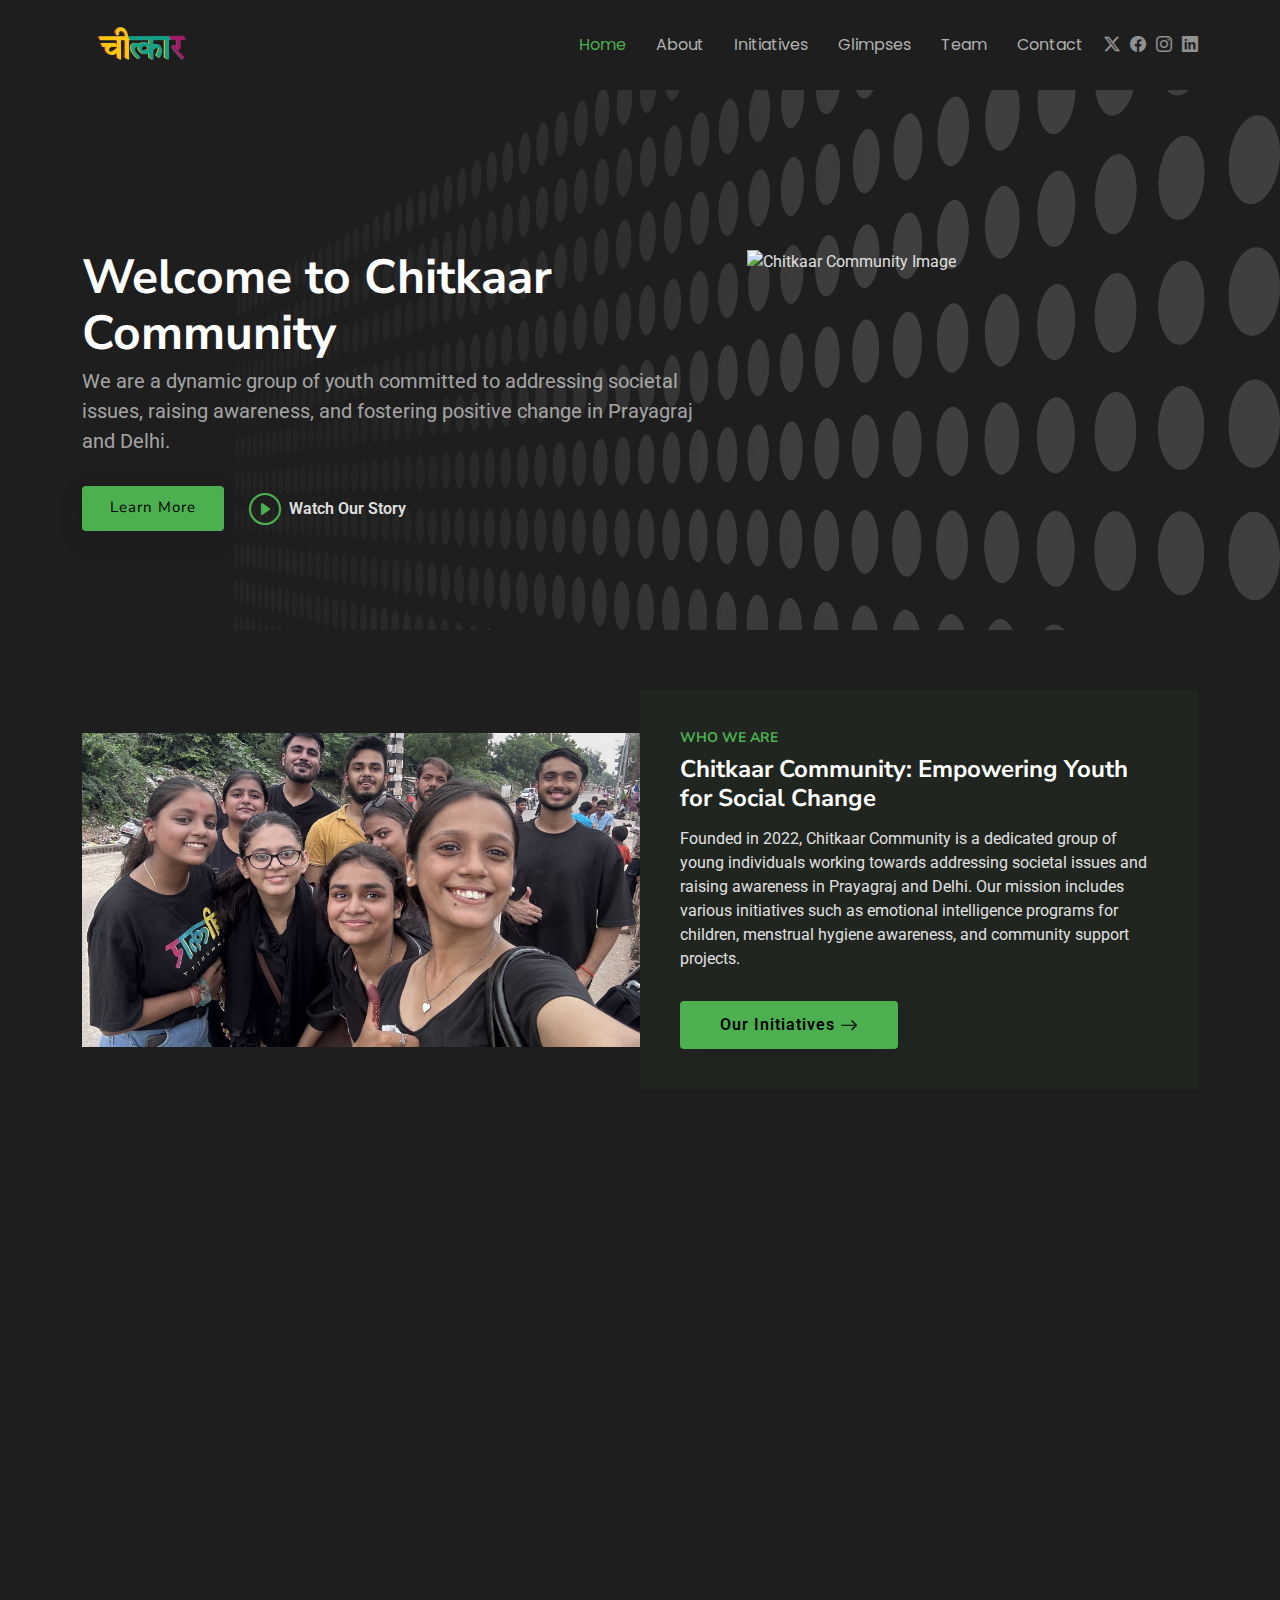
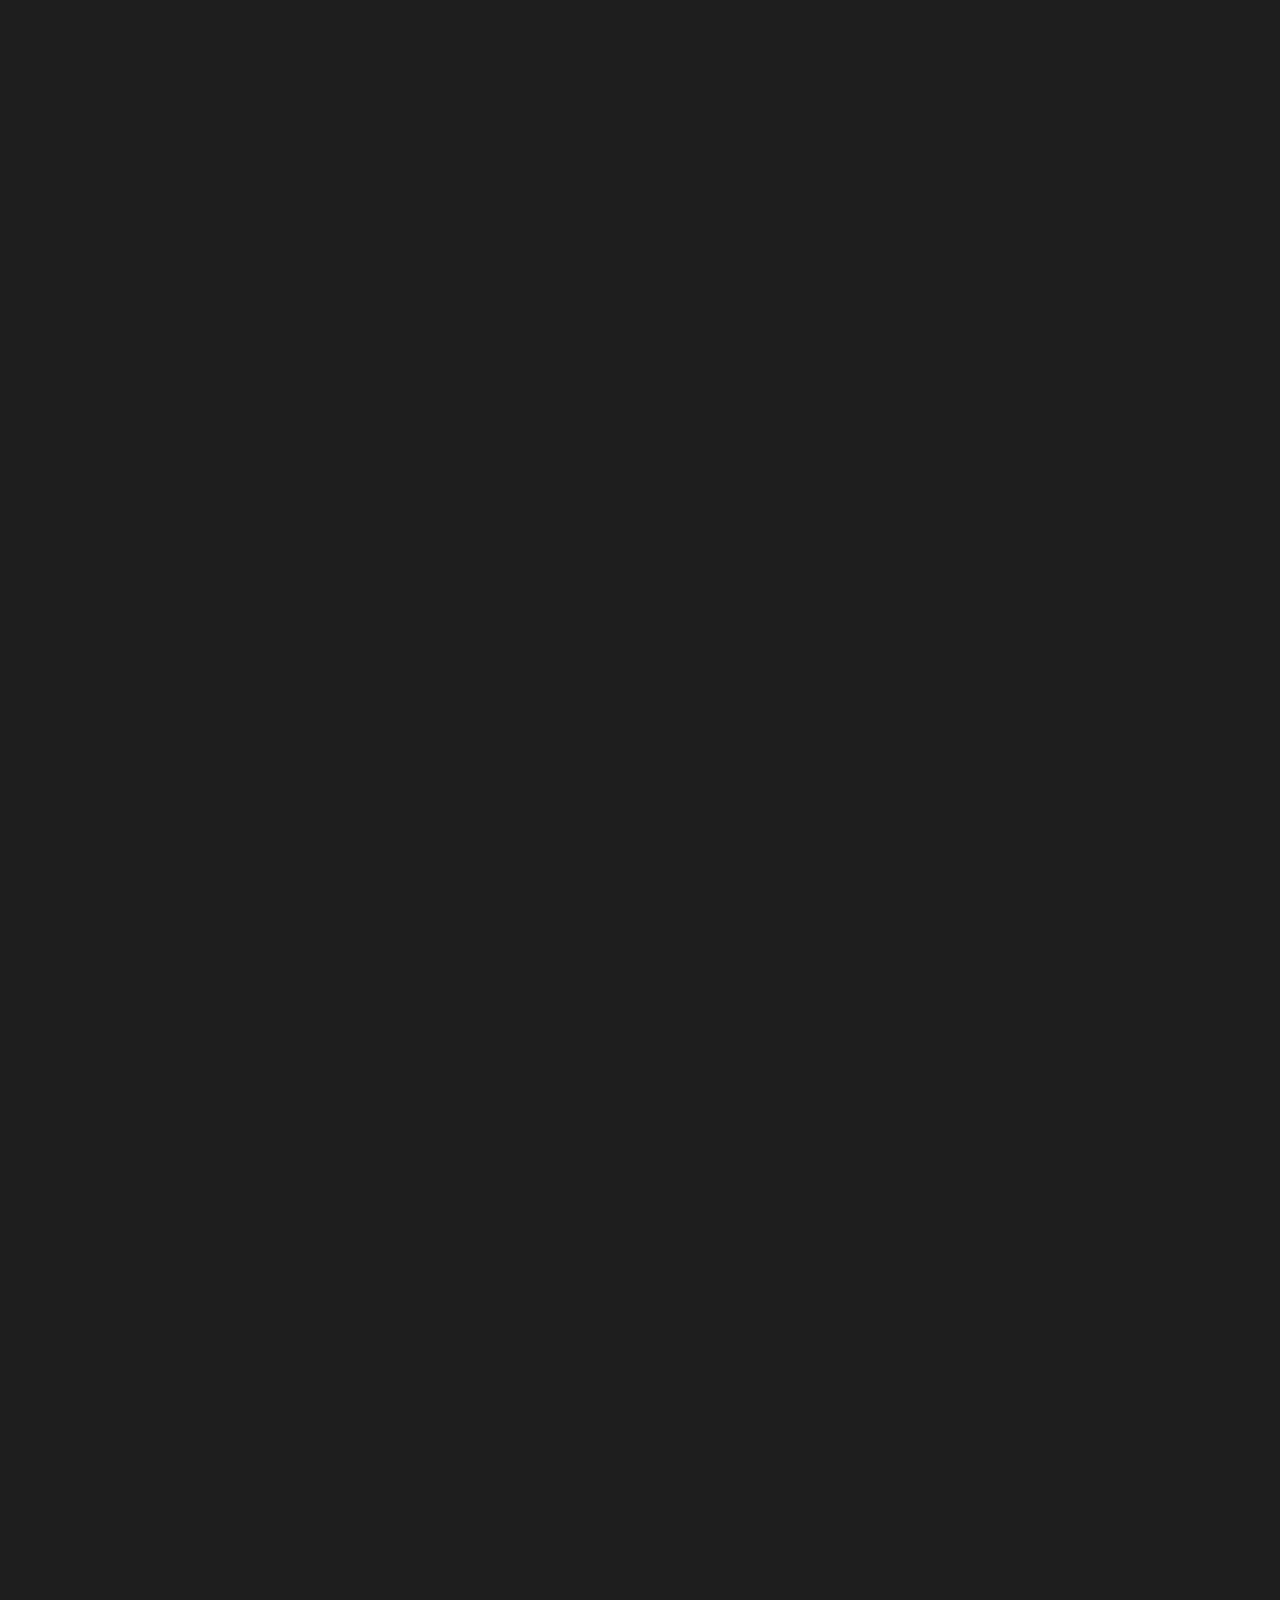
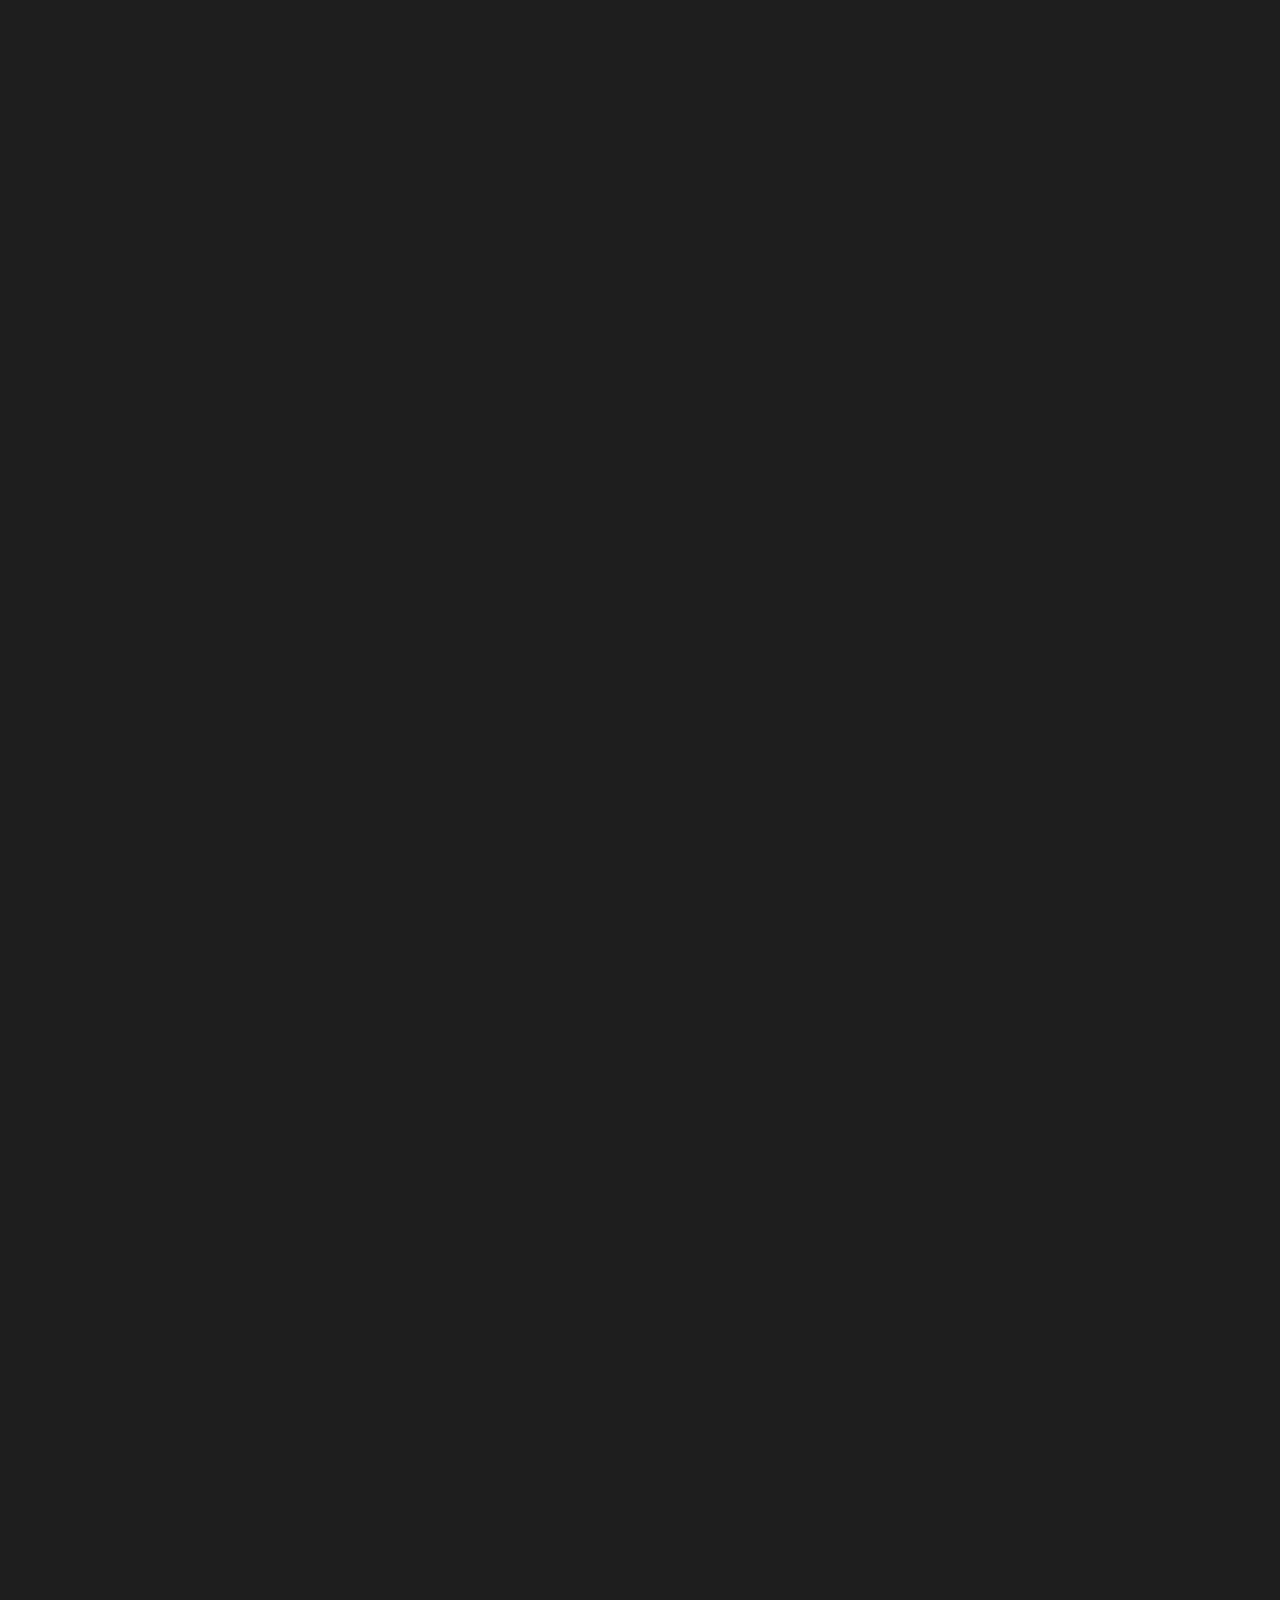
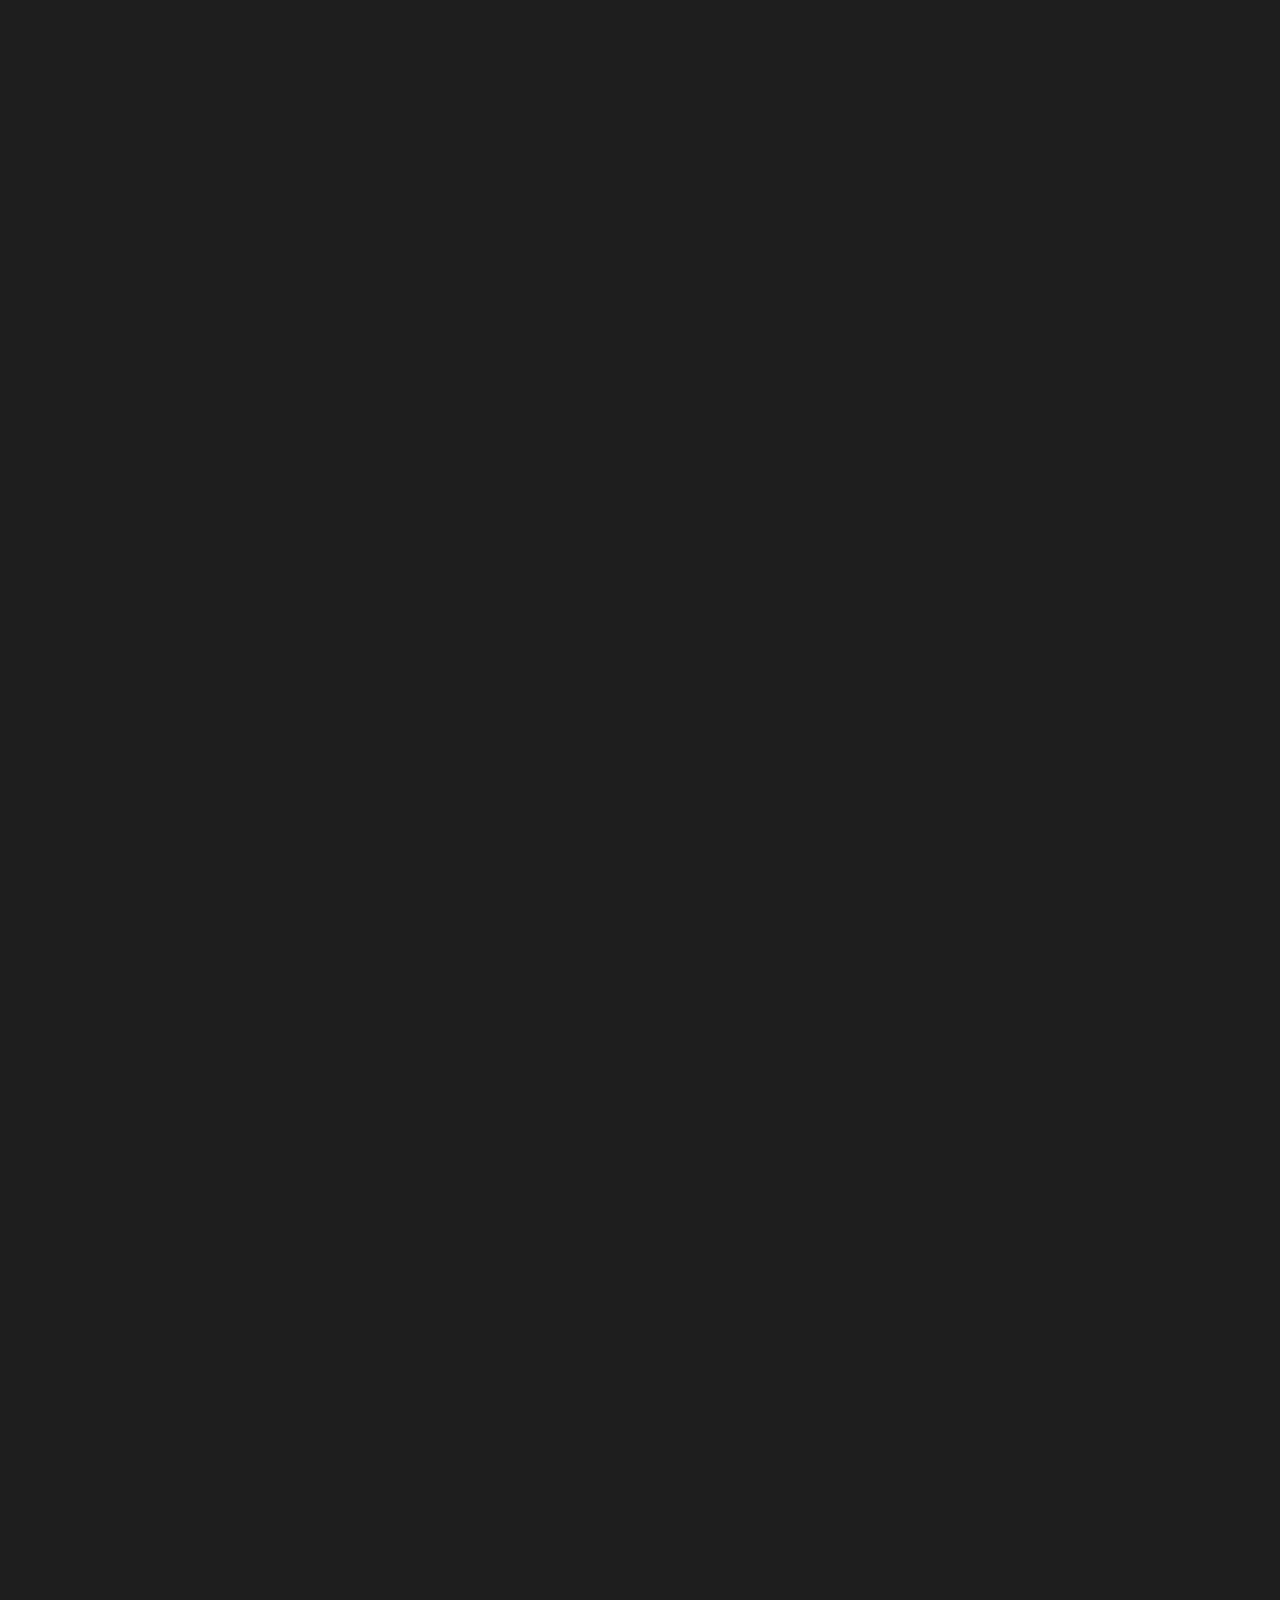
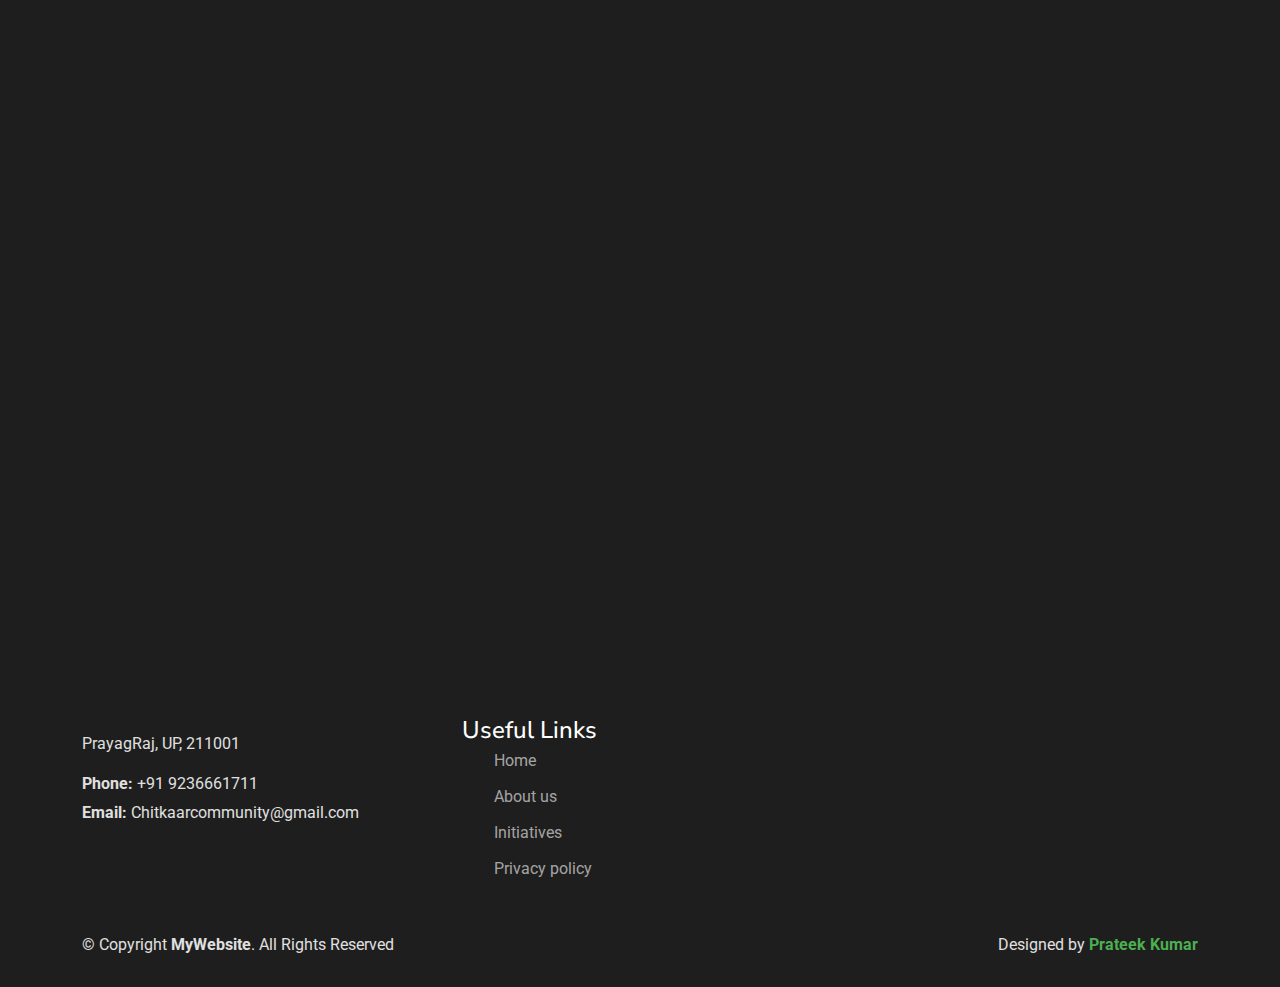
==== index.html @ 9115caba "dark mode" ====
<!DOCTYPE html>
<html lang="en">

<head>
  <meta charset="utf-8">
  <meta content="width=device-width, initial-scale=1.0" name="viewport">
  <meta name="description" content="">
  <meta name="keywords" content="">

  <!-- Favicons -->
  <link href="assets/img/chitkaar logo.png" rel="icon">
  <link href="assets/img/chitkaar logo.png" rel="apple-touch-icon">

  <!-- Fonts -->
  <link href="https://fonts.googleapis.com" rel="preconnect">
  <link href="https://fonts.gstatic.com" rel="preconnect" crossorigin>
  <link
    href="https://fonts.googleapis.com/css2?family=Roboto:ital,wght@0,100;0,300;0,400;0,500;0,700;0,900;1,100;1,300;1,400;1,500;1,700;1,900&family=Poppins:ital,wght@0,100;0,200;0,300;0,400;0,500;0,600;0,700;0,800;0,900;1,100;1,200;1,300;1,400;1,500;1,600;1,700;1,800;1,900&family=Nunito+Sans:ital,wght@0,200;0,300;0,400;0,600;0,700;0,800;0,900;1,200;1,300;1,400;1,600;1,700;1,800;1,900&display=swap"
    rel="stylesheet">

  <!-- Vendor CSS Files -->
  <link href="assets/vendor/bootstrap/css/bootstrap.min.css" rel="stylesheet">
  <link href="assets/vendor/bootstrap-icons/bootstrap-icons.css" rel="stylesheet">
  <link href="assets/vendor/aos/aos.css" rel="stylesheet">
  <link href="assets/vendor/glightbox/css/glightbox.min.css" rel="stylesheet">
  <link href="assets/vendor/swiper/swiper-bundle.min.css" rel="stylesheet">

  <!-- Main CSS File -->
  <link href="assets/css/main.css" rel="stylesheet">

</head>

<body class="index-page">

  <header id="header" class="header d-flex align-items-center sticky-top">
    <div class="container position-relative d-flex align-items-center">

      <a href="index.html" class="logo d-flex align-items-center me-auto">
        <!-- Uncomment the line below if you also wish to use an image logo -->
        <img src="assets/img/chitkaar logo.png" alt="">
      </a>

      <nav id="navmenu" class="navmenu">
        <ul>
          <li><a href="#hero" class="active">Home</a></li>
          <li><a href="#about">About</a></li>
          <li><a href="#services">Initiatives</a></li>
          <li><a href="#portfolio">Glimpses</a></li>
          <li><a href="#team">Team</a></li>
          <li><a href="#contact">Contact</a></li>
        </ul>
        <i class="mobile-nav-toggle d-xl-none bi bi-list"></i>
      </nav>

      <div class="header-social-links">
        <a href="#" class="twitter"><i class="bi bi-twitter-x"></i></a>
        <a href="#" class="facebook"><i class="bi bi-facebook"></i></a>
        <a href="https://www.instagram.com/chitkaarcommunity?igsh=bDFjd3BtNmp4cjY0&utm_source=qr" class="instagram"><i class="bi bi-instagram"></i></a>
        <a href="https://www.linkedin.com/company/chitkaar-community/" class="linkedin"><i class="bi bi-linkedin"></i></a>
      </div>

    </div>
  </header>

  <main class="main">

    <!-- Hero Section -->
    <section id="hero" class="hero section">

      <div class="container">
        <div class="row gy-4">
          <div class="col-lg-7 order-2 order-lg-1 d-flex flex-column justify-content-center">
            <h1>Welcome to Chitkaar Community</h1>
            <p>We are a dynamic group of youth committed to addressing societal issues, raising awareness, and fostering
              positive change in Prayagraj and Delhi.</p>
            <div class="d-flex">
              <a href="#about" class="btn-get-started">Learn More</a>
              <a href=""
                class="glightbox btn-watch-video d-flex align-items-center"><i class="bi bi-play-circle"></i><span>Watch
                  Our Story</span></a>
            </div>
          </div>
          <div class="col-lg-5 order-1 order-lg-2 hero-img">
            <img src="assets/img/C O M M UNITY_PNG.png" class="img-fluid" alt="Chitkaar Community Image">
          </div>
        </div>
      </div>

    </section><!-- /Hero Section -->


    <!-- About Section -->
    <section id="about" class="about section">

      <div class="container" data-aos="fade-up">
        <div class="row gx-0">

          <div class="col-lg-6 d-flex align-items-center" data-aos="zoom-out" data-aos-delay="200">
            <img src="assets/img/portfolio/glimp5.jpeg" class="img-fluid" alt="Chitkaar Community">
          </div>

          <div class="col-lg-6 d-flex flex-column justify-content-center" data-aos="fade-up" data-aos-delay="200">
            <div class="content">
              <h3>Who We Are</h3>
              <h2>Chitkaar Community: Empowering Youth for Social Change</h2>
              <p>
                Founded in 2022, Chitkaar Community is a dedicated group of young individuals working towards addressing
                societal issues and raising awareness in Prayagraj and Delhi. Our mission includes various initiatives
                such as emotional intelligence programs for children, menstrual hygiene awareness, and community support
                projects.
              </p>
              <div class="text-center text-lg-start">
                <a href="#projects"
                  class="btn-read-more d-inline-flex align-items-center justify-content-center align-self-center">
                  <span>Our Initiatives</span>
                  <i class="bi bi-arrow-right"></i>
                </a>
              </div>
            </div>
          </div>

        </div>
      </div>

    </section><!-- /About Section -->


    <!-- Features Section -->
    <section id="features" class="features section">

      <div class="container">

        <ul class="nav nav-tabs row g-2 d-flex" data-aos="fade-up" data-aos-delay="100">

          <li class="nav-item col-3">
            <a class="nav-link active show" data-bs-toggle="tab" data-bs-target="#features-tab-1">
              <h4>Our Mission</h4>
            </a>
          </li><!-- End tab nav item -->

          <li class="nav-item col-3">
            <a class="nav-link" data-bs-toggle="tab" data-bs-target="#features-tab-2">
              <h4>Our Projects</h4>
            </a><!-- End tab nav item -->
          </li>
          <li class="nav-item col-3">
            <a class="nav-link" data-bs-toggle="tab" data-bs-target="#features-tab-3">
              <h4>Our Impact</h4>
            </a>
          </li><!-- End tab nav item -->

          <li class="nav-item col-3">
            <a class="nav-link" data-bs-toggle="tab" data-bs-target="#features-tab-4">
              <h4>Get Involved</h4>
            </a>
          </li><!-- End tab nav item -->

        </ul>

        <div class="tab-content" data-aos="fade-up" data-aos-delay="200">

          <div class="tab-pane fade active show" id="features-tab-1">
            <div class="row">
              <div class="col-lg-6 order-2 order-lg-1 mt-3 mt-lg-0 d-flex flex-column justify-content-center">
                <h3>Our Mission</h3>
                <p class="fst-italic">
                  Chitkaar Community is dedicated to addressing societal issues, raising awareness, and promoting social
                  change through various initiatives in Prayagraj and Delhi.
                </p>
                <ul>
                  <li><i class="bi bi-check2-all"></i> <span>Empowering youth to tackle societal problems.</span></li>
                  <li><i class="bi bi-check2-all"></i> <span>Promoting emotional and mental well-being among
                      children.</span></li>
                  <li><i class="bi bi-check2-all"></i> <span>Enhancing menstrual hygiene awareness and education.</span>
                  </li>
                </ul>
              </div>
              <div class="col-lg-6 order-1 order-lg-2 text-center">
                <img src="assets/img/mission.png" alt="Our Mission" class="img-fluid">
              </div>
            </div>
          </div><!-- End tab content item -->

          <div class="tab-pane fade" id="features-tab-2">
            <div class="row">
              <div class="col-lg-6 order-2 order-lg-1 mt-3 mt-lg-0 d-flex flex-column justify-content-center">
                <h3>Our Projects</h3>
                <p class="fst-italic">
                  We run various projects like "Man Ka Mela" for children's emotional intelligence, "Red Revolution" for
                  menstrual hygiene, and more.
                </p>
                <ul>
                  <li><i class="bi bi-check2-all"></i> <span>"Man Ka Mela" for emotional intelligence and mental
                      health.</span></li>
                  <li><i class="bi bi-check2-all"></i> <span>"Red Revolution" for menstrual hygiene awareness.</span>
                  </li>
                  <li><i class="bi bi-check2-all"></i> <span>"Azaadi Ki Raah" for education and nutrition in
                      slums.</span></li>
                </ul>
              </div>
              <div class="col-lg-6 order-1 order-lg-2 text-center">
                <img src="assets/img/project.png" alt="Our Projects" class="img-fluid">
              </div>
            </div>
          </div><!-- End tab content item -->

          <div class="tab-pane fade" id="features-tab-3">
            <div class="row">
              <div class="col-lg-6 order-2 order-lg-1 mt-3 mt-lg-0 d-flex flex-column justify-content-center">
                <h3>Our Impact</h3>
                <ul>
                  <li><i class="bi bi-check2-all"></i> <span>Successfully conducted emotional intelligence workshops for
                      children in major schools.</span></li>
                  <li><i class="bi bi-check2-all"></i> <span>Distributed essential clothing through our donation
                      campaigns during festive seasons.</span></li>
                  <li><i class="bi bi-check2-all"></i> <span>Raised awareness on menstrual hygiene among women and
                      girls.</span></li>
                </ul>
                <p class="fst-italic">
                  Our community initiatives have positively impacted numerous lives and continue to drive social change.
                </p>
              </div>
              <div class="col-lg-6 order-1 order-lg-2 text-center">
                <img src="assets/img/impact.png" alt="Our Impact" class="img-fluid">
              </div>
            </div>
          </div><!-- End tab content item -->

          <div class="tab-pane fade" id="features-tab-4">
            <div class="row">
              <div class="col-lg-6 order-2 order-lg-1 mt-3 mt-lg-0 d-flex flex-column justify-content-center">
                <h3>Get Involved</h3>
                <p class="fst-italic">
                  Join us in our mission to bring about social change. Volunteer, donate, or participate in our projects
                  to make a difference.
                </p>
                <ul>
                  <li><i class="bi bi-check2-all"></i> <span>Volunteer for our upcoming events and initiatives.</span>
                  </li>
                  <li><i class="bi bi-check2-all"></i> <span>Make a donation to support our ongoing projects.</span>
                  </li>
                  <li><i class="bi bi-check2-all"></i> <span>Spread the word and help us reach more people.</span></li>
                </ul>
              </div>
              <div class="col-lg-6 order-1 order-lg-2 text-center">
                <img src="assets/img/join_us.png" alt="Get Involved" class="img-fluid">
              </div>
            </div>
          </div><!-- End tab content item -->

        </div>

      </div>

    </section><!-- /Features Section -->

    <!-- Services Section -->
    <section id="services" class="services section">

      <!-- Section Title -->
      <div class="container section-title" data-aos="fade-up">
        <h2>Our Initiatives</h2>
        <p>Empowering communities through diverse and impactful services</p>
      </div><!-- End Section Title -->

      <div class="container">

        <div class="row gy-4">

          <div class="col-xl-3 col-md-6 d-flex" data-aos="fade-up" data-aos-delay="100">
            <div class="service-item position-relative">
              <div class="icon"><i class="bi bi-people icon"></i></div>
              <h4><a href="" class="stretched-link">Community Workshops</a></h4>
              <p>Interactive workshops to build skills and knowledge in various areas such as emotional intelligence and
                menstrual hygiene.</p>
            </div>
          </div><!-- End Service Item -->

          <div class="col-xl-3 col-md-6 d-flex" data-aos="fade-up" data-aos-delay="200">
            <div class="service-item position-relative">
              <div class="icon"><i class="bi bi-box-seam icon"></i></div>
              <h4><a href="" class="stretched-link">Donations and Support</a></h4>
              <p>Providing essential resources and support to underprivileged communities during festivals and special
                events.</p>
            </div>
          </div><!-- End Service Item -->

          <div class="col-xl-3 col-md-6 d-flex" data-aos="fade-up" data-aos-delay="300">
            <div class="service-item position-relative">
              <div class="icon"><i class="bi bi-calendar-check icon"></i></div>
              <h4><a href="" class="stretched-link">Awareness Campaigns</a></h4>
              <p>Organizing campaigns to raise awareness about important issues like menstrual hygiene and mental
                health.</p>
            </div>
          </div><!-- End Service Item -->

          <div class="col-xl-3 col-md-6 d-flex" data-aos="fade-up" data-aos-delay="400">
            <div class="service-item position-relative">
              <div class="icon"><i class="bi bi-person-circle icon"></i></div>
              <h4><a href="" class="stretched-link">Volunteering Opportunities</a></h4>
              <p>Offering various opportunities for individuals to get involved and contribute to our mission through
                volunteering.</p>
            </div>
          </div><!-- End Service Item -->

        </div>

      </div>

    </section><!-- /Services Section -->

    <!-- Portfolio Section -->
    <section id="portfolio" class="portfolio section">

      <!-- Section Title -->
      <div class="container section-title" data-aos="fade-up">
        <h2>Some Glimpses of Chitkar Community</h2>
        <p>Discover the vibrant moments and activities from our community events and gatherings.</p>
      </div><!-- End Section Title -->

      <div class="container">

        <div class="isotope-layout" data-default-filter="*" data-layout="masonry" data-sort="original-order">

          <ul class="portfolio-filters isotope-filters" data-aos="fade-up" data-aos-delay="100">
            <li data-filter="*" class="filter-active">All</li>
            <li data-filter=".filter-app">Events</li>
            <li data-filter=".filter-product">Gatherings</li>
            <li data-filter=".filter-branding">Volunteer Activities</li>
            <li data-filter=".filter-books">Community Projects</li>
          </ul><!-- End Portfolio Filters -->

          <div class="row gy-4 isotope-container" data-aos="fade-up" data-aos-delay="200">

            <div class="col-lg-4 col-md-6 portfolio-item isotope-item filter-app">
              <div class="portfolio-content h-100">
                <img src="assets/img/portfolio/glimp1.jpeg" class="img-fluid" alt="">
                <div class="portfolio-info">
                  <h4>Event 1</h4>
                  <p>Highlights from our recent community event.</p>
                  <a href="assets/img/portfolio/glimp1.jpeg" title="App 1" data-gallery="portfolio-gallery-app"
                    class="glightbox preview-link"><i class="bi bi-zoom-in"></i></a>
                  <a href="portfolio-details.html" title="More Details" class="details-link"><i
                      class="bi bi-link-45deg"></i></a>
                </div>
              </div>
            </div><!-- End Portfolio Item -->

            <div class="col-lg-4 col-md-6 portfolio-item isotope-item filter-product">
              <div class="portfolio-content h-100">
                <img src="assets/img/portfolio/glimp2.jpeg" class="img-fluid" alt="">
                <div class="portfolio-info">
                  <h4>Gathering 1</h4>
                  <p>A snapshot from one of our community gatherings.</p>
                  <a href="assets/img/portfolio/glimp2.jpeg" title="Product 1"
                    data-gallery="portfolio-gallery-product" class="glightbox preview-link"><i
                      class="bi bi-zoom-in"></i></a>
                  <a href="portfolio-details.html" title="More Details" class="details-link"><i
                      class="bi bi-link-45deg"></i></a>
                </div>
              </div>
            </div><!-- End Portfolio Item -->

            <div class="col-lg-4 col-md-6 portfolio-item isotope-item filter-branding">
              <div class="portfolio-content h-100">
                <img src="assets/img/portfolio/glimp3.jpeg" class="img-fluid" alt="">
                <div class="portfolio-info">
                  <h4>Volunteer Activity 1</h4>
                  <p>Moments from our latest volunteer activity.</p>
                  <a href="assets/img/portfolio/glimp3.jpeg" title="Branding 1"
                    data-gallery="portfolio-gallery-branding" class="glightbox preview-link"><i
                      class="bi bi-zoom-in"></i></a>
                  <a href="portfolio-details.html" title="More Details" class="details-link"><i
                      class="bi bi-link-45deg"></i></a>
                </div>
              </div>
            </div><!-- End Portfolio Item -->

            <div class="col-lg-4 col-md-6 portfolio-item isotope-item filter-books">
              <div class="portfolio-content h-100">
                <img src="assets/img/portfolio/glimp4.jpeg" class="img-fluid" alt="">
                <div class="portfolio-info">
                  <h4>Community Project 1</h4>
                  <p>View from one of our community projects.</p>
                  <a href="assets/img/portfolio/glimp4.jpeg" title="Branding 1" data-gallery="portfolio-gallery-book"
                    class="glightbox preview-link"><i class="bi bi-zoom-in"></i></a>
                  <a href="portfolio-details.html" title="More Details" class="details-link"><i
                      class="bi bi-link-45deg"></i></a>
                </div>
              </div>
            </div><!-- End Portfolio Item -->

            <div class="col-lg-4 col-md-6 portfolio-item isotope-item filter-books">
              <div class="portfolio-content h-100">
                <img src="assets/img/portfolio/glimp5.jpeg" class="img-fluid" alt="">
                <div class="portfolio-info">
                  <h4>Event 2</h4>
                  <p>Highlights from our recent community event.</p>
                  <a href="assets/img/portfolio/glimp5.jpeg" title="Branding 2" data-gallery="portfolio-gallery-book"
                    class="glightbox preview-link"><i class="bi bi-zoom-in"></i></a>
                  <a href="portfolio-details.html" title="More Details" class="details-link"><i
                      class="bi bi-link-45deg"></i></a>
                </div>
              </div>
            </div><!-- End Portfolio Item -->

            <div class="col-lg-4 col-md-6 portfolio-item isotope-item filter-app">
              <div class="portfolio-content h-100">
                <img src="assets/img/portfolio/glimp6" class="img-fluid" alt="">
                <div class="portfolio-info">
                  <h4>Gathering 2</h4>
                  <p>A snapshot from one of our community gatherings.</p>
                  <a href="assets/img/portfolio/glimp6" title="App 2" data-gallery="portfolio-gallery-app"
                    class="glightbox preview-link"><i class="bi bi-zoom-in"></i></a>
                  <a href="portfolio-details.html" title="More Details" class="details-link"><i
                      class="bi bi-link-45deg"></i></a>
                </div>
              </div>
            </div><!-- End Portfolio Item -->

            <div class="col-lg-4 col-md-6 portfolio-item isotope-item filter-product">
              <div class="portfolio-content h-100">
                <img src="assets/img/portfolio/glimp7" class="img-fluid" alt="">
                <div class="portfolio-info">
                  <h4>Volunteer Activity 2</h4>
                  <p>Moments from our latest volunteer activity.</p>
                  <a href="assets/img/portfolio/glimp7.jpeg" title="Product 2"
                    data-gallery="portfolio-gallery-product" class="glightbox preview-link"><i
                      class="bi bi-zoom-in"></i></a>
                  <a href="portfolio-details.html" title="More Details" class="details-link"><i
                      class="bi bi-link-45deg"></i></a>
                </div>
              </div>
            </div><!-- End Portfolio Item -->

            <div class="col-lg-4 col-md-6 portfolio-item isotope-item filter-branding">
              <div class="portfolio-content h-100">
                <img src="assets/img/portfolio/glimp8.jpeg" class="img-fluid" alt="">
                <div class="portfolio-info">
                  <h4>Community Project 2</h4>
                  <p>View from one of our community projects.</p>
                  <a href="assets/img/portfolio/glimp8.jpeg" title="Branding 2"
                    data-gallery="portfolio-gallery-branding" class="glightbox preview-link"><i
                      class="bi bi-zoom-in"></i></a>
                  <a href="portfolio-details.html" title="More Details" class="details-link"><i
                      class="bi bi-link-45deg"></i></a>
                </div>
              </div>
            </div><!-- End Portfolio Item -->

            <div class="col-lg-4 col-md-6 portfolio-item isotope-item filter-app">
              <div class="portfolio-content h-100">
                <img src="assets/img/portfolio/glimp9.jpeg" class="img-fluid" alt="">
                <div class="portfolio-info">
                  <h4>Event 1</h4>
                  <p>Highlights from our recent community event.</p>
                  <a href="assets/img/portfolio/glimp9.jpeg" title="App 3" data-gallery="portfolio-gallery-app"
                    class="glightbox preview-link"><i class="bi bi-zoom-in"></i></a>
                  <a href="portfolio-details.html" title="More Details" class="details-link"><i
                      class="bi bi-link-45deg"></i></a>
                </div>
              </div>
            </div><!-- End Portfolio Item -->

          </div><!-- End Portfolio Container -->

        </div>

      </div>

    </section><!-- /Portfolio Section -->

    <!-- Call To Action Section -->
    <!-- Get Involved Section -->
    <section id="call-to-action" class="call-to-action section light-background">

      <img src="assets/img/cta-bg.jpg" alt="Community Involvement">

      <div class="container">

        <div class="row" data-aos="zoom-in" data-aos-delay="100">
          <div class="col-xl-9 text-center text-xl-start">
            <h3>Get Involved with Chitkar</h3>
            <p>Your support can make a difference! Whether you want to volunteer, donate, or participate in our events,
              there are many ways you can contribute to our community initiatives. Join us in making a positive impact.
            </p>
          </div>
          <div class="col-xl-3 cta-btn-container text-center">
            <a class="cta-btn align-middle" href="Donate.html">Donate Us</a>
          </div>
        </div>

      </div>

    </section><!-- /Get Involved Section -->


    <!-- Testimonials Section -->
    <section id="testimonials" class="testimonials section">

      <!-- Section Title -->
      <div class="container section-title" data-aos="fade-up">
        <h2>Testimonials</h2>
        <p>What people are saying about chitkaar Community</p>
      </div><!-- End Section Title -->

      <div class="container" data-aos="fade-up" data-aos-delay="100">

        <div class="swiper init-swiper" data-speed="600" data-delay="5000"
          data-breakpoints="{ &quot;320&quot;: { &quot;slidesPerView&quot;: 1, &quot;spaceBetween&quot;: 40 }, &quot;1200&quot;: { &quot;slidesPerView&quot;: 3, &quot;spaceBetween&quot;: 40 } }">
          <script type="application/json" class="swiper-config">
            {
              "loop": true,
              "speed": 600,
              "autoplay": {
                "delay": 5000
              },
              "slidesPerView": "auto",
              "pagination": {
                "el": ".swiper-pagination",
                "type": "bullets",
                "clickable": true
              },
              "breakpoints": {
                "320": {
                  "slidesPerView": 1,
                  "spaceBetween": 40
                },
                "1200": {
                  "slidesPerView": 3,
                  "spaceBetween": 20
                }
              }
            }
          </script>
          <div class="swiper-wrapper">

            <div class="swiper-slide">
              <div class="testimonial-item">
            <p>
              <i class=" bi bi-quote quote-icon-left"></i>
                <span>The support I received from the Chitkar community was incredible. 
                  Together, we achieved great things!</span>
                <i class="bi bi-quote quote-icon-right"></i>
                </p>
                <img src="assets/img/testimonials/siddhi-gupta.jpeg" class="testimonial-img" alt="">
                <h3>Siddhi Gupta</h3>
                <h4>Volunteer &amp; Founder</h4>
              </div>
            </div><!-- End testimonial item -->

            <div class="swiper-slide">
              <div class="testimonial-item">
                <p>
                  <i class="bi bi-quote quote-icon-left"></i>
                  <span>Being a part of Chitkar has allowed me to grow personally and professionally. I am grateful for the opportunities.</span>
                  <i class="bi bi-quote quote-icon-right"></i>
                </p>
                <img src="assets/img/testimonials/testimonials-2.jpg" class="testimonial-img" alt="">
                <h3>Tanya</h3>
                <h4>Supporter</h4>
              </div>
            </div><!-- End testimonial item -->

            <div class="swiper-slide">
              <div class="testimonial-item">
                <p>
                  <i class="bi bi-quote quote-icon-left"></i>
                  <span>The Chitkar community has brought together passionate individuals, and I’m proud to be a part of it!</span>
                  <i class="bi bi-quote quote-icon-right"></i>
                </p>
                <img src="assets/img/testimonials/testimonials-3.jpg" class="testimonial-img" alt="">
                <h3>Chandra</h3>
              <h4>Event Coordinator</h4>
              </div>
            </div><!-- End testimonial item -->

            <div class="swiper-slide">
              <div class="testimonial-item">
                <p>
                  <i class="bi bi-quote quote-icon-left"></i>
                  <span>Chitkar has made a huge impact in our community, and I am proud to contribute to such a noble cause.</span>
                  <i class="bi bi-quote quote-icon-right"></i>
                </p>
                <img src="assets/img/testimonials/testimonials-4.jpg" class="testimonial-img" alt="">
                <h3>Ashish Srivastava</h3>
                <h4>Community Leader</h4>
              </div>
            </div><!-- End testimonial item -->

            <div class="swiper-slide">
              <div class="testimonial-item">
                <p>
                  <i class="bi bi-quote quote-icon-left"></i>
                  <span>Joining the Chitkar community has been a life-changing experience! I've met amazing people and contributed to meaningful projects.</span>
                  <i class="bi bi-quote quote-icon-right"></i>
                </p>
                <img src="assets/img/testimonials/ishita.jpeg" class="testimonial-img" alt="">
                <h3>Ishita Jaisawal</h3>
                <h4>Founder</h4>
              </div>
            </div><!-- End testimonial item -->

            <div class="swiper-slide">
              <div class="testimonial-item">
                <p>
                  <i class="bi bi-quote quote-icon-left"></i>
                  <span>Chitkar’s projects have made a real difference in our lives. I’m proud to be part of a community that is dedicated to creating positive change.</span>
                  <i class="bi bi-quote quote-icon-right"></i>
                </p>
                <img src="assets/img/testimonials/om.jpeg" class="testimonial-img" alt="">
                <h3>Om Ojha</h3>
                <h4>Founder</h4>
              </div>
            </div><!-- End testimonial item -->

            <div class="swiper-slide">
              <div class="testimonial-item">
                <p>
                  <i class="bi bi-quote quote-icon-left"></i>
                  <span>The sense of community and support from Chitkar has been exceptional. It’s amazing to see how we can come together to make a difference.</span>
                  <i class="bi bi-quote quote-icon-right"></i>
                </p>
                <img src="assets/img/testimonials/testimonials-5.jpg" class="testimonial-img" alt="">
                <h3>Tarushi Singh</h3>
                <h4>Community Member</h4>
              </div>
            </div><!-- End testimonial item -->

            <div class="swiper-slide">
              <div class="testimonial-item">
                <p>
                  <i class="bi bi-quote quote-icon-left"></i>
                  <span>Chitkar’s initiatives have brought so much positivity and growth to our neighborhood. It's inspiring to see so many people coming together for a common cause.</span>
                  <i class="bi bi-quote quote-icon-right"></i>
                </p>
                <img src="assets/img/testimonials/testimonials-5.jpg" class="testimonial-img" alt="">
                <h3>Shubham</h3>
                <h4>Community Member</h4>
              </div>
            </div><!-- End testimonial item -->

            <div class="swiper-slide">
              <div class="testimonial-item">
                <p>
                  <i class="bi bi-quote quote-icon-left"></i>
                  <span>Chitkar has been instrumental in fostering a supportive and engaged community. It’s wonderful to see the impact we can make when we work together.</span>
                  <i class="bi bi-quote quote-icon-right"></i>
                </p>
                <img src="assets/img/testimonials/testimonials-5.jpg" class="testimonial-img" alt="">
                <h3>Yash</h3>
                <h4>Supporter</h4>
              </div>
            </div><!-- End testimonial item -->

          </div>
          <div class="swiper-pagination"></div>
        </div>

      </div>

    </section><!-- /Testimonials Section -->

    <!-- Team Section -->
<section id="team" class="team section light-background">

  <!-- Section Title -->
  <div class="container section-title" data-aos="fade-up">
    <h2>Our Founders</h2>
    <p>Meet the visionaries behind Chitkar, who established the community in 2022 in Prayagraj.</p>
  </div><!-- End Section Title -->

  <div class="container">

    <div class="row gy-5">

      <div class="col-lg-4 col-md-6" data-aos="fade-up" data-aos-delay="100">
        <div class="member">
          <div class="pic"><img src="assets/img/team/ishita.jpeg" class="img-fluid" alt="Ishita Jaiswal"></div>
          <div class="member-info">
            <h4>Ishita Jaiswal</h4>
            <span>Co-Founder</span>
            <div class="social">
              <a href="#"><i class="bi bi-twitter-x"></i></a>
              <a href="#"><i class="bi bi-facebook"></i></a>
              <a href="#"><i class="bi bi-instagram"></i></a>
              <a href="https://www.linkedin.com/in/siddhi-gupta-470741280/"><i class="bi bi-linkedin"></i></a>
            </div>
          </div>
        </div>
      </div><!-- End Team Member -->

      <div class="col-lg-4 col-md-6" data-aos="fade-up" data-aos-delay="200">
        <div class="member">
          <div class="pic"><img src="assets/img/team/siddhi.jpeg" class="img-fluid" alt="Siddhi Gupta"></div>
          <div class="member-info">
            <h4>Siddhi Gupta</h4>
            <span>Founder</span>
            <div class="social">
              <a href="#"><i class="bi bi-twitter-x"></i></a>
              <a href="#"><i class="bi bi-facebook"></i></a>
              <a href="#"><i class="bi bi-instagram"></i></a>
              <a href="#"><i class="bi bi-linkedin"></i></a>
            </div>
          </div>
        </div>
      </div><!-- End Team Member -->

      <div class="col-lg-4 col-md-6" data-aos="fade-up" data-aos-delay="300">
        <div class="member">
          <div class="pic"><img src="assets/img/team/om.jpeg" class="img-fluid" alt="Om Ojha"></div>
          <div class="member-info">
            <h4>Om Ojha</h4>
            <span>CEO</span>
            <div class="social">
              <a href="#"><i class="bi bi-twitter-x"></i></a>
              <a href="#"><i class="bi bi-facebook"></i></a>
              <a href="#"><i class="bi bi-instagram"></i></a>
              <a href="#"><i class="bi bi-linkedin"></i></a>
            </div>
          </div>
        </div>
      </div><!-- End Team Member -->

    </div>

  </div>

</section><!-- /Team Section -->


    
    <!-- FAQ Section -->
<section id="faq" class="faq section light-background">

  <!-- Section Title -->
  <div class="container section-title" data-aos="fade-up">
    <h2>Frequently Asked Questions</h2>
    <p>Here are some common questions we receive. If you have more queries, feel free to contact us.</p>
  </div><!-- End Section Title -->

  <div class="container">

    <div class="row justify-content-center">

      <div class="col-lg-8">

        <div class="faq-container">

          <div class="faq-item faq-active" data-aos="fade-up" data-aos-delay="200">
            <i class="faq-icon bi bi-question-circle"></i>
            <h3>What is Chitkar and how did it start?</h3>
            <div class="faq-content">
              <p>Chitkar is a community initiative established in 2022 by Ishita Jaiswal, Siddhi Gupta, and Om Ojha in Prayagraj. Our mission is to support and uplift the local community through various activities and projects.</p>
            </div>
            <i class="faq-toggle bi bi-chevron-right"></i>
          </div><!-- End Faq item-->

          <div class="faq-item" data-aos="fade-up" data-aos-delay="300">
            <i class="faq-icon bi bi-question-circle"></i>
            <h3>How can I get involved with Chitkar?</h3>
            <div class="faq-content">
              <p>You can get involved by volunteering, participating in our events, or becoming a supporter. Visit our "Get Involved" section for more details on how you can contribute.</p>
            </div>
            <i class="faq-toggle bi bi-chevron-right"></i>
          </div><!-- End Faq item-->

          <div class="faq-item" data-aos="fade-up" data-aos-delay="400">
            <i class="faq-icon bi bi-question-circle"></i>
            <h3>Are there any membership fees to join Chitkar?</h3>
            <div class="faq-content">
              <p>Joining Chitkar is free. However, we do have support and donation options for those who wish to contribute financially to our initiatives. Check out our "Support Us" section for more information.</p>
            </div>
            <i class="faq-toggle bi bi-chevron-right"></i>
          </div><!-- End Faq item-->

          <div class="faq-item" data-aos="fade-up" data-aos-delay="500">
            <i class="faq-icon bi bi-question-circle"></i>
            <h3>What kind of events does Chitkar organize?</h3>
            <div class="faq-content">
              <p>We organize a variety of events including workshops, community gatherings, and educational programs. Stay updated with our events calendar for upcoming activities.</p>
            </div>
            <i class="faq-toggle bi bi-chevron-right"></i>
          </div><!-- End Faq item-->

          <div class="faq-item" data-aos="fade-up" data-aos-delay="600">
            <i class="faq-icon bi bi-question-circle"></i>
            <h3>How can I contact Chitkar for more information?</h3>
            <div class="faq-content">
              <p>You can contact us through the "Contact Us" page on our website. Alternatively, you can email us directly at [your-email@example.com]. We look forward to hearing from you!</p>
            </div>
            <i class="faq-toggle bi bi-chevron-right"></i>
          </div><!-- End Faq item-->

        </div>

      </div>

    </div>

  </div>

</section><!-- /FAQ Section -->


    <!-- Contact Section -->
    <section id="contact" class="contact section">

      <!-- Section Title -->
      <div class="container section-title" data-aos="fade-up">
        <h2>Contact</h2>
        <p>Necessitatibus eius consequatur ex aliquid fuga eum quidem sint consectetur velit</p>
      </div><!-- End Section Title -->

      <div class="container" data-aos="fade-up" data-aos-delay="100">

        <div class="row gy-4">

          <div class="col-lg-6">

            <div class="row gy-4">
              <div class="col-md-6">
                <div class="info-item" data-aos="fade" data-aos-delay="200">
                  <i class="bi bi-geo-alt"></i>
                  <h3>Address</h3>
                  <p>PrayagRaj, UP, 211001</p>
                </div>
              </div><!-- End Info Item -->

              <div class="col-md-6">
                <div class="info-item" data-aos="fade" data-aos-delay="300">
                  <i class="bi bi-telephone"></i>
                  <h3>Call Us</h3>
                  <p>+91 9236661711</p>
                </div>
              </div><!-- End Info Item -->

              <div class="col-md-6">
                <div class="info-item" data-aos="fade" data-aos-delay="400">
                  <i class="bi bi-envelope"></i>
                  <h3>Email Us</h3>
                  <p>Chitkaarcommunity@gmail.com</p>
                </div>
              </div><!-- End Info Item -->

              <div class="col-md-6">
                <div class="info-item" data-aos="fade" data-aos-delay="500">
                  <i class="bi bi-clock"></i>
                  <h3>Open Hours</h3>
                  <p>Monday - Friday</p>
                  <p>9:00AM - 05:00PM</p>
                </div>
              </div><!-- End Info Item -->

            </div>

          </div>

          <div class="col-lg-6">
            <form action="forms/contact.php" method="post" class="php-email-form" data-aos="fade-up"
              data-aos-delay="200">
              <div class="row gy-4">

                <div class="col-md-6">
                  <input type="text" name="name" class="form-control" placeholder="Your Name" required="">
                </div>

                <div class="col-md-6 ">
                  <input type="email" class="form-control" name="email" placeholder="Your Email" required="">
                </div>

                <div class="col-12">
                  <input type="text" class="form-control" name="subject" placeholder="Subject" required="">
                </div>

                <div class="col-12">
                  <textarea class="form-control" name="message" rows="6" placeholder="Message" required=""></textarea>
                </div>

                <div class="col-12 text-center">
                  <div class="loading">Loading</div>
                  <div class="error-message"></div>
                  <div class="sent-message">Your message has been sent. Thank you!</div>

                  <button type="submit">Send Message</button>
                </div>

              </div>
            </form>
          </div><!-- End Contact Form -->

        </div>

      </div>

    </section><!-- /Contact Section -->

  </main>

  <footer id="footer" class="footer light-background">

    <div class="footer-top">
      <div class="container">
        <div class="row gy-4">
          <div class="col-lg-4 col-md-6 footer-about">
            <a href="index.html" class="logo d-flex align-items-center">
              <span class="sitename"></span>
            </a>
            <div class="footer-contact pt-3">
              <p>PrayagRaj, UP, 211001</p>
              <p class="mt-3"><strong>Phone:</strong> <span>+91 9236661711</span></p>
              <p><strong>Email:</strong> <span>Chitkaarcommunity@gmail.com</span></p>
            </div>
          </div>

          <div class="col-lg-2 col-md-3 footer-links">
            <h4>Useful Links</h4>
            <ul>
              <li><a href="#">Home</a></li>
              <li><a href="#About">About us</a></li>
              <li><a href="#Services">Initiatives</a></li>
              <li><a href="#">Privacy policy</a></li>
            </ul>
          </div>


        </div>
      </div>
    </div>

    <div class="copyright text-center">
      <div class="container d-flex flex-column flex-lg-row justify-content-center justify-content-lg-between align-items-center">
        <div>
          © Copyright <strong><span>MyWebsite</span></strong>. All Rights Reserved
        </div>
        <div>
          Designed by <strong><a href="https://prateek1833.github.io/">Prateek Kumar</a></strong>
        </div>
      </div>
    </div>

</footer>

  

  <!-- Scroll Top -->
  <a href="#" id="scroll-top" class="scroll-top d-flex align-items-center justify-content-center"><i
      class="bi bi-arrow-up-short"></i></a>

  <!-- Preloader -->
  <div id="preloader"></div>

  <!-- Vendor JS Files -->
  <script src="assets/vendor/bootstrap/js/bootstrap.bundle.min.js"></script>
  <script src="assets/vendor/php-email-form/validate.js"></script>
  <script src="assets/vendor/aos/aos.js"></script>
  <script src="assets/vendor/glightbox/js/glightbox.min.js"></script>
  <script src="assets/vendor/imagesloaded/imagesloaded.pkgd.min.js"></script>
  <script src="assets/vendor/isotope-layout/isotope.pkgd.min.js"></script>
  <script src="assets/vendor/swiper/swiper-bundle.min.js"></script>

  <!-- Main JS File -->
  <script src="assets/js/main.js"></script>

</body>

</html>
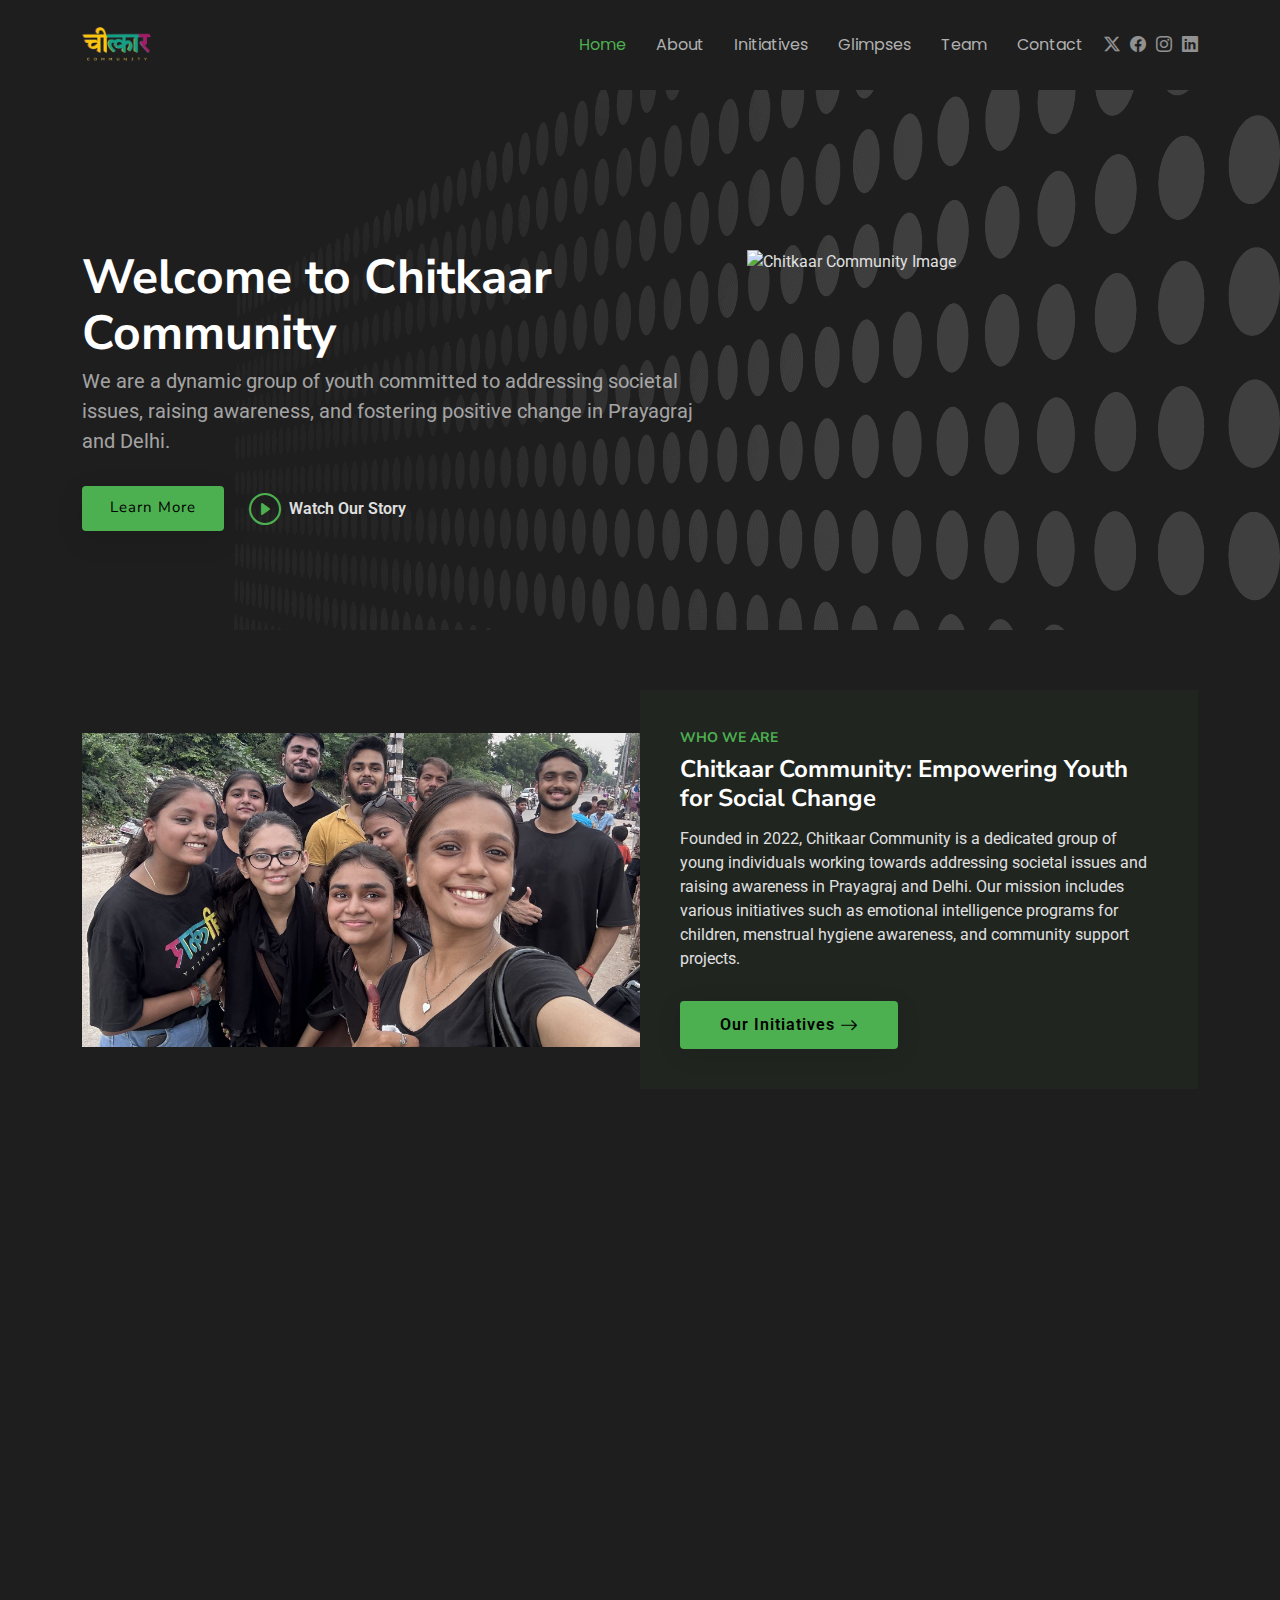
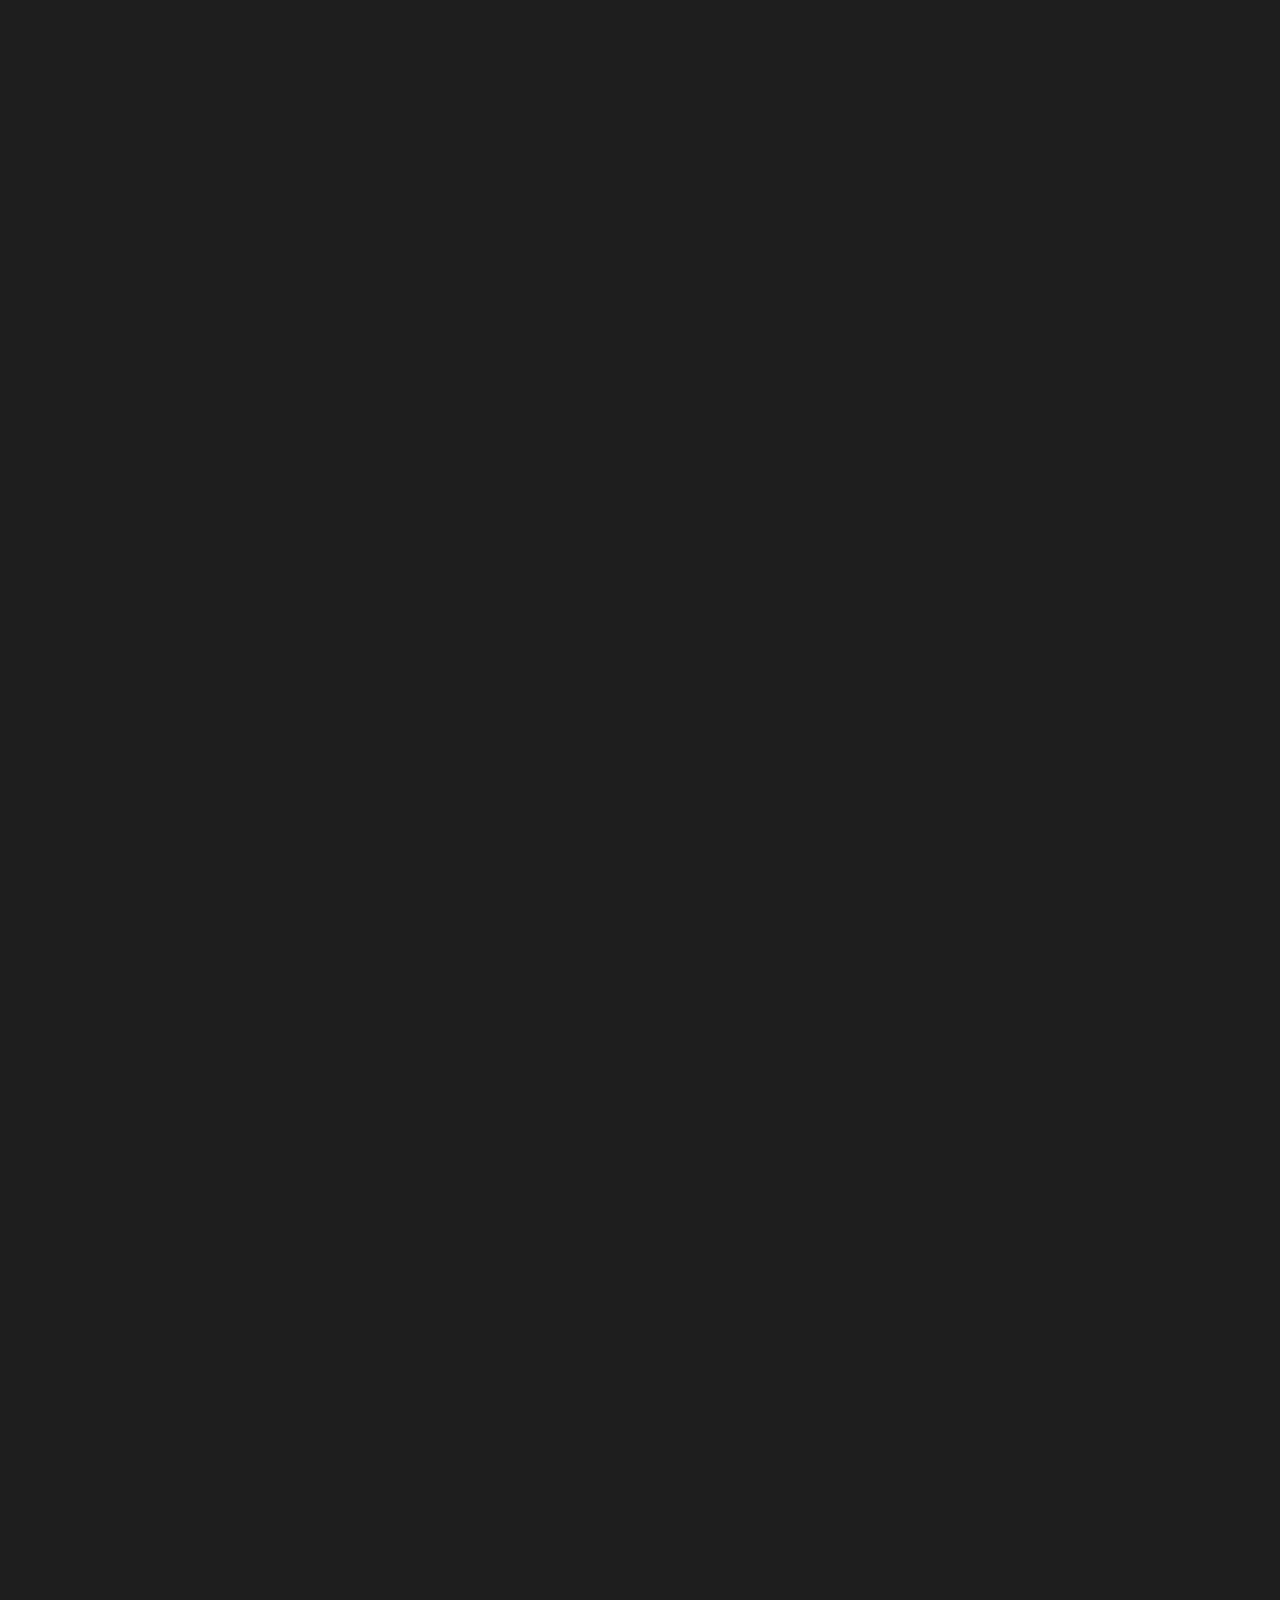
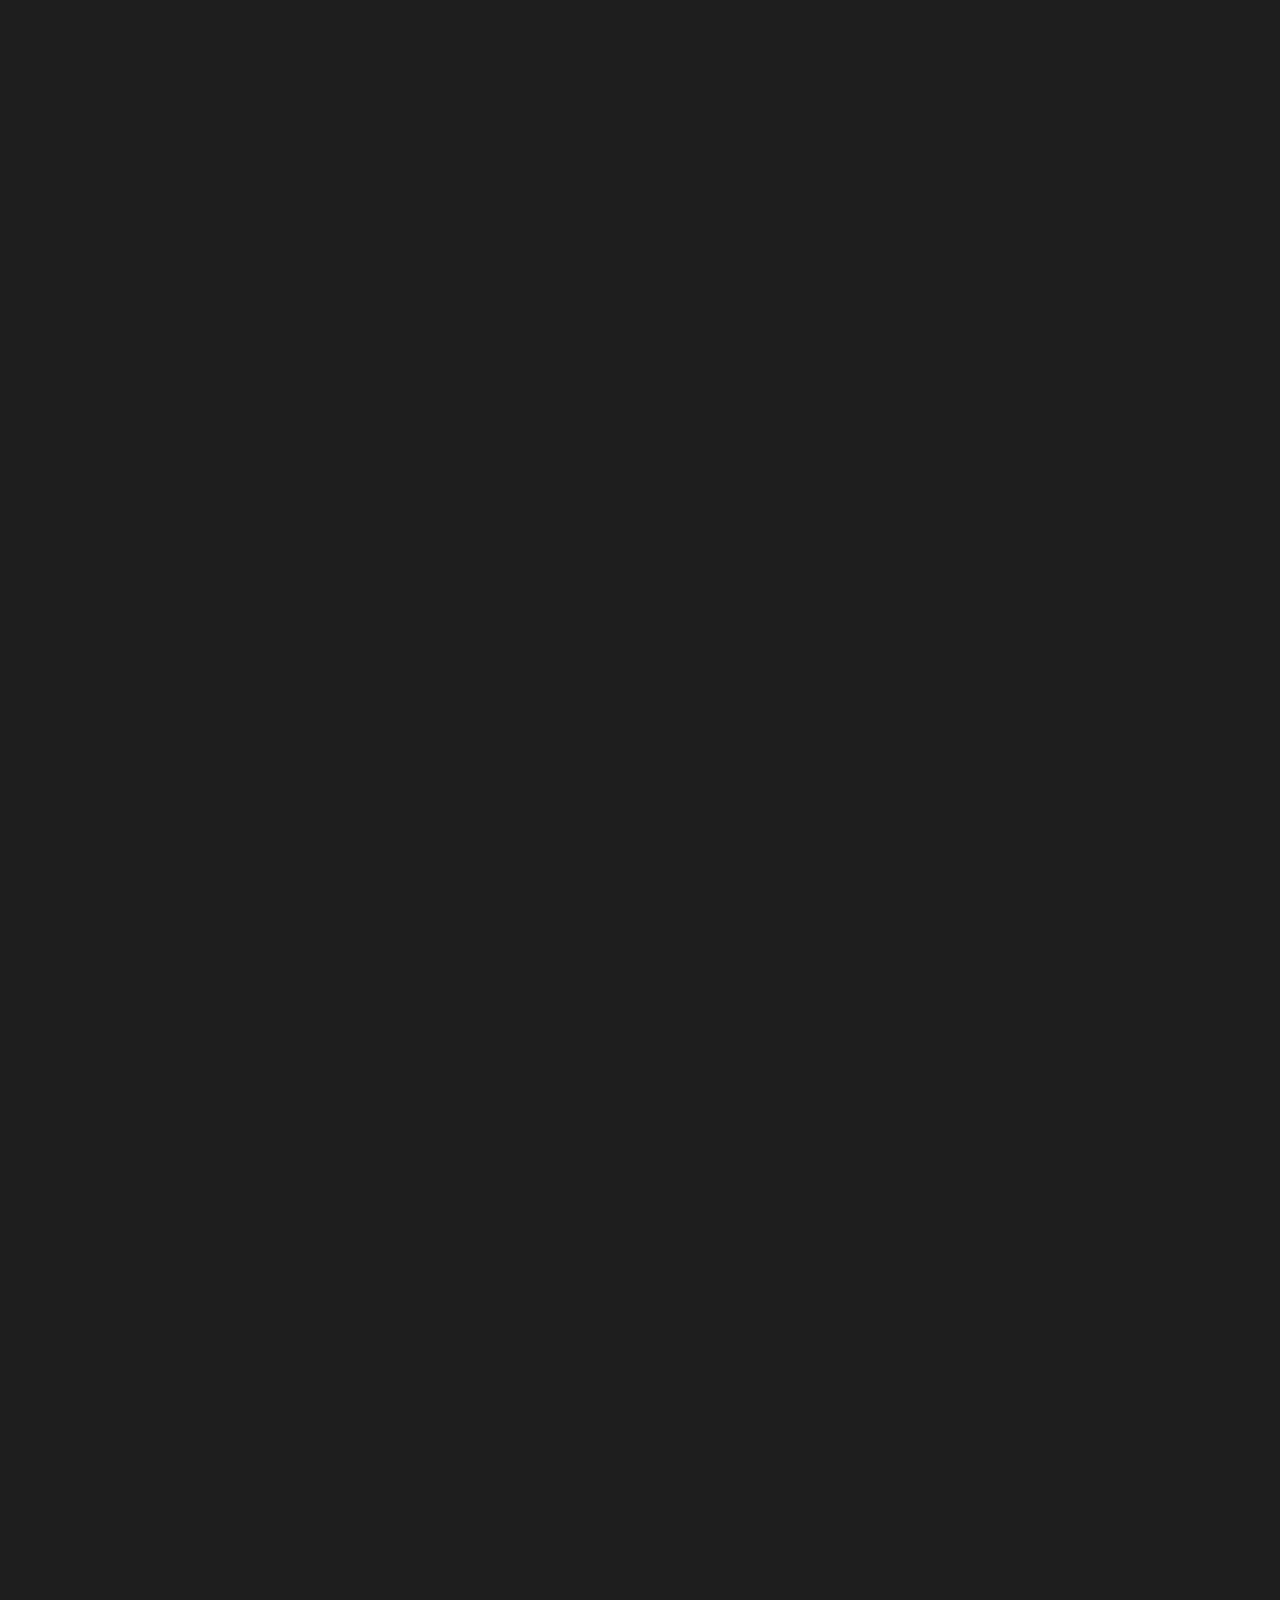
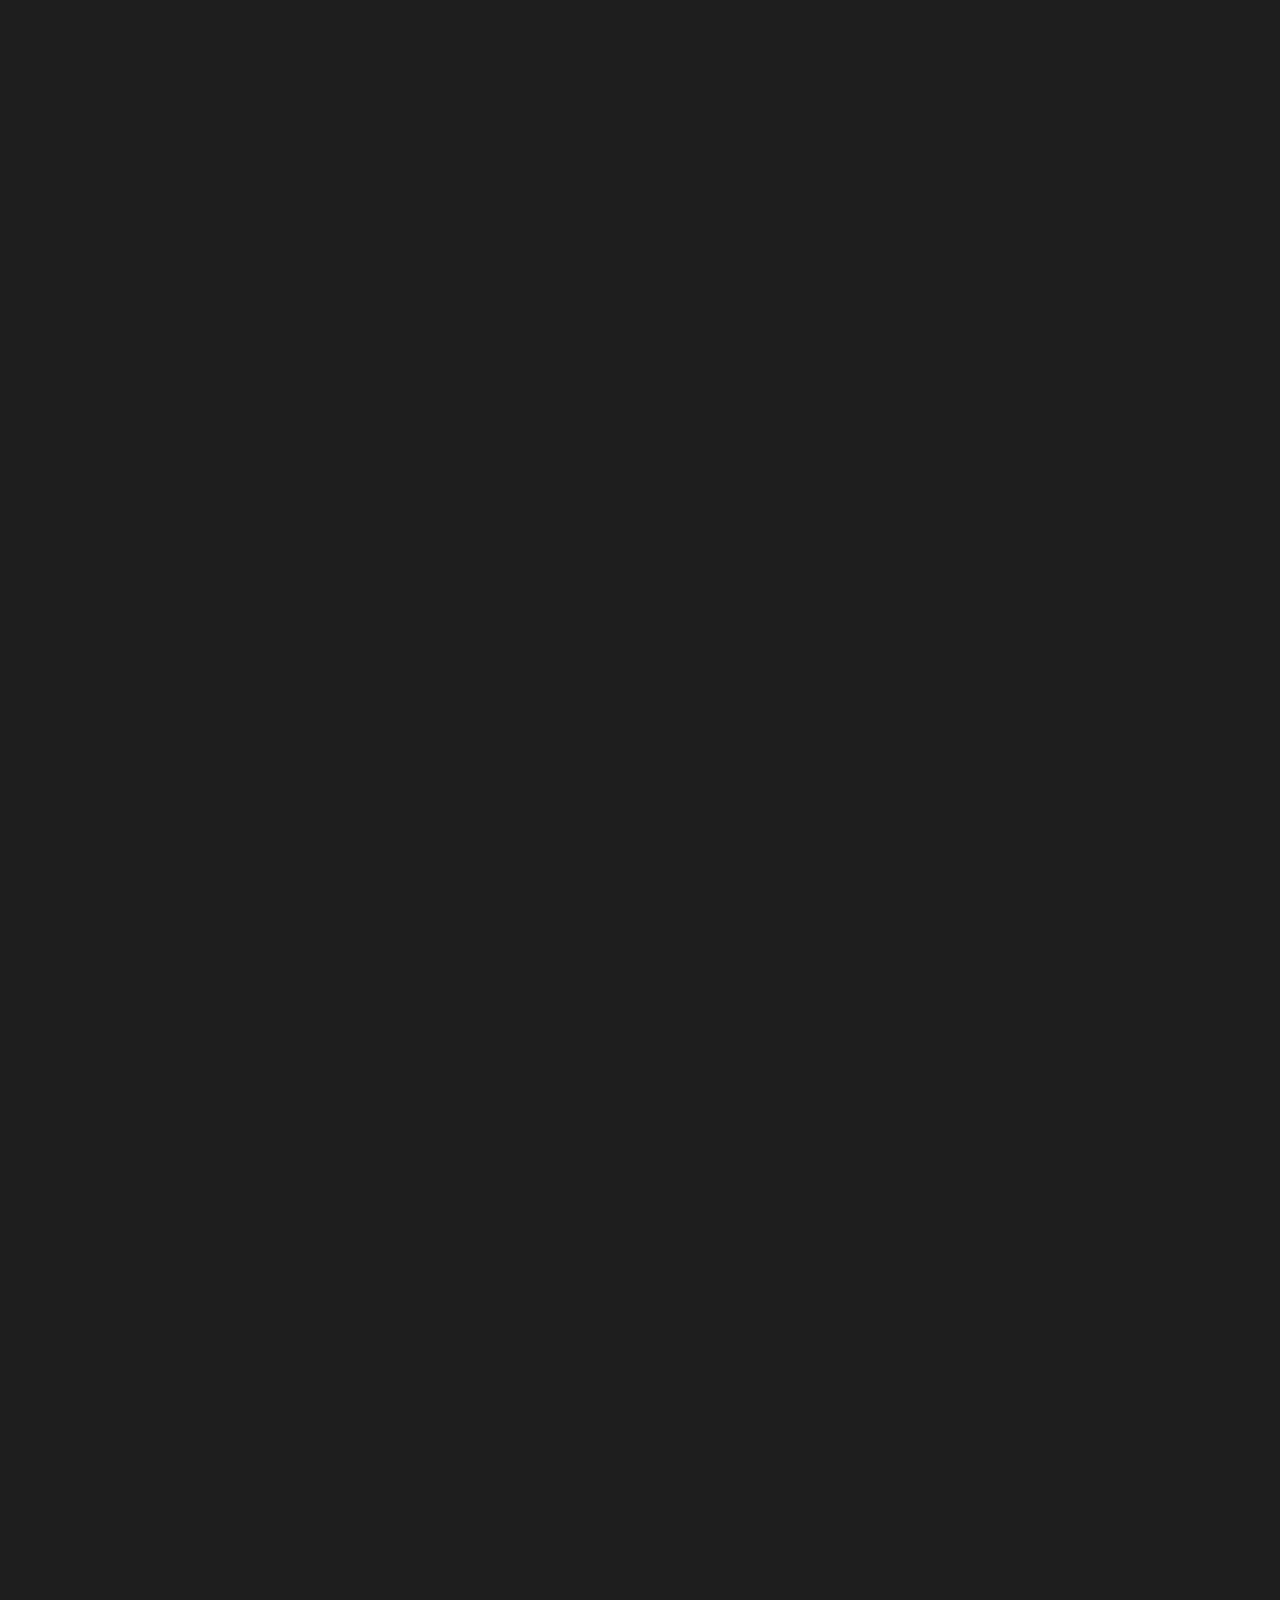
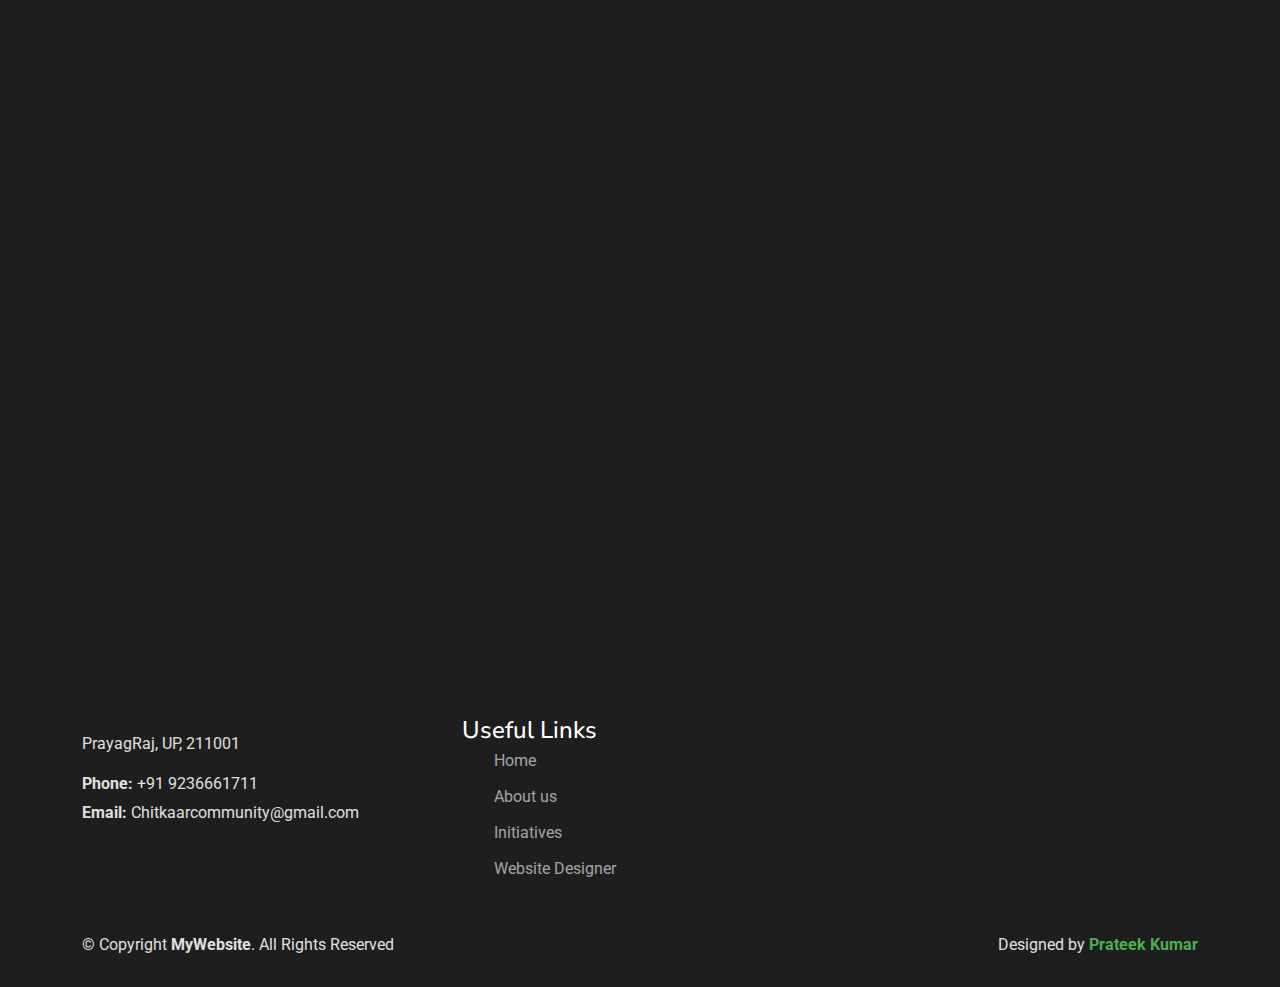
==== commit 2b5b5621: "logo+links" ====
--- a/index.html
+++ b/index.html
@@ -110,7 +110,7 @@
                 projects.
               </p>
               <div class="text-center text-lg-start">
-                <a href="#projects"
+                <a href="#services"
                   class="btn-read-more d-inline-flex align-items-center justify-content-center align-self-center">
                   <span>Our Initiatives</span>
                   <i class="bi bi-arrow-right"></i>
@@ -566,12 +566,12 @@
               <div class="testimonial-item">
                 <p>
                   <i class="bi bi-quote quote-icon-left"></i>
-                  <span>The Chitkar community has brought together passionate individuals, and I’m proud to be a part of it!</span>
+                  <span>Chitkar has made a huge impact in our community, and I am proud to contribute to such a noble cause.</span>
                   <i class="bi bi-quote quote-icon-right"></i>
                 </p>
-                <img src="assets/img/testimonials/testimonials-3.jpg" class="testimonial-img" alt="">
-                <h3>Chandra</h3>
-              <h4>Event Coordinator</h4>
+                <img src="assets/img/testimonials/testimonials-4.jpg" class="testimonial-img" alt="">
+                <h3>Ashish Srivastava</h3>
+                <h4>Event Coordinator</h4>
               </div>
             </div><!-- End testimonial item -->
 
@@ -579,12 +579,12 @@
               <div class="testimonial-item">
                 <p>
                   <i class="bi bi-quote quote-icon-left"></i>
-                  <span>Chitkar has made a huge impact in our community, and I am proud to contribute to such a noble cause.</span>
+                  <span>I learned about Chitkaar while its website was being developed, and I was highly impressed by its work. It would be an honor for me to contribute to this community in the future.</span>
                   <i class="bi bi-quote quote-icon-right"></i>
                 </p>
-                <img src="assets/img/testimonials/testimonials-4.jpg" class="testimonial-img" alt="">
-                <h3>Ashish Srivastava</h3>
-                <h4>Community Leader</h4>
+                <a href="https://prateek1833.github.io/"><img src="assets/img/testimonials/Prateek.jpg" class="testimonial-img" alt=""></a>
+                <h3><a style="color: white;" href="https://prateek1833.github.io/">Prateek Kumar</a></h3>
+                <h4>Web Developer</h4>
               </div>
             </div><!-- End testimonial item -->
 
@@ -683,8 +683,8 @@
             <div class="social">
               <a href="#"><i class="bi bi-twitter-x"></i></a>
               <a href="#"><i class="bi bi-facebook"></i></a>
-              <a href="#"><i class="bi bi-instagram"></i></a>
-              <a href="https://www.linkedin.com/in/siddhi-gupta-470741280/"><i class="bi bi-linkedin"></i></a>
+              <a href="https://www.instagram.com/thatdesifeminist_?igsh=MTdlejBzdDdjZWxyNQ=="><i class="bi bi-instagram"></i></a>
+              <a href="https://www.linkedin.com/in/ishita-jaiswal-338735271?utm_source=share&utm_campaign=share_via&utm_content=profile&utm_medium=ios_app"><i class="bi bi-linkedin"></i></a>
             </div>
           </div>
         </div>
@@ -695,7 +695,23 @@
           <div class="pic"><img src="assets/img/team/siddhi.jpeg" class="img-fluid" alt="Siddhi Gupta"></div>
           <div class="member-info">
             <h4>Siddhi Gupta</h4>
-            <span>Founder</span>
+            <span>Co-Founder</span>
+            <div class="social">
+              <a href="#"><i class="bi bi-twitter-x"></i></a>
+              <a href="#"><i class="bi bi-facebook"></i></a>
+              <a href="https://www.instagram.com/siddhiax?igsh=NHowdmY2cGUxYnRr&utm_source=qr"><i class="bi bi-instagram"></i></a>
+              <a href="#"><i class="bi bi-linkedin"></i></a>
+            </div>
+          </div>
+        </div>
+      </div><!-- End Team Member -->
+
+      <div class="col-lg-4 col-md-6" data-aos="fade-up" data-aos-delay="300">
+        <div class="member">
+          <div class="pic"><img src="assets/img/team/om.jpeg" class="img-fluid" alt="Om Ojha"></div>
+          <div class="member-info">
+            <h4>Om Ojha</h4>
+            <span>Co- Founder</span>
             <div class="social">
               <a href="#"><i class="bi bi-twitter-x"></i></a>
               <a href="#"><i class="bi bi-facebook"></i></a>
@@ -706,22 +722,6 @@
         </div>
       </div><!-- End Team Member -->
 
-      <div class="col-lg-4 col-md-6" data-aos="fade-up" data-aos-delay="300">
-        <div class="member">
-          <div class="pic"><img src="assets/img/team/om.jpeg" class="img-fluid" alt="Om Ojha"></div>
-          <div class="member-info">
-            <h4>Om Ojha</h4>
-            <span>CEO</span>
-            <div class="social">
-              <a href="#"><i class="bi bi-twitter-x"></i></a>
-              <a href="#"><i class="bi bi-facebook"></i></a>
-              <a href="#"><i class="bi bi-instagram"></i></a>
-              <a href="#"><i class="bi bi-linkedin"></i></a>
-            </div>
-          </div>
-        </div>
-      </div><!-- End Team Member -->
-
     </div>
 
   </div>
@@ -760,7 +760,7 @@
             <i class="faq-icon bi bi-question-circle"></i>
             <h3>How can I get involved with Chitkar?</h3>
             <div class="faq-content">
-              <p>You can get involved by volunteering, participating in our events, or becoming a supporter. Visit our "Get Involved" section for more details on how you can contribute.</p>
+              <p>You can get involved by volunteering, participating in our events, or becoming a supporter. You can reach out to us via the provided email in the Contact Us section to learn more about how you can contribute.</p>
             </div>
             <i class="faq-toggle bi bi-chevron-right"></i>
           </div><!-- End Faq item-->
@@ -769,7 +769,7 @@
             <i class="faq-icon bi bi-question-circle"></i>
             <h3>Are there any membership fees to join Chitkar?</h3>
             <div class="faq-content">
-              <p>Joining Chitkar is free. However, we do have support and donation options for those who wish to contribute financially to our initiatives. Check out our "Support Us" section for more information.</p>
+              <p>Joining Chitkar is free. However, we do have support and donation options for those who wish to contribute financially to our initiatives. Check out our <a style="color: black;" class="cta-btn align-middle" href="Donate.html"><b>Donate Us</b></a> section to contribute financially.</p>
             </div>
             <i class="faq-toggle bi bi-chevron-right"></i>
           </div><!-- End Faq item-->
@@ -787,7 +787,7 @@
             <i class="faq-icon bi bi-question-circle"></i>
             <h3>How can I contact Chitkar for more information?</h3>
             <div class="faq-content">
-              <p>You can contact us through the "Contact Us" page on our website. Alternatively, you can email us directly at [your-email@example.com]. We look forward to hearing from you!</p>
+              <p>You can contact us through the "Contact Us" page on our website. Alternatively, you can email us directly at Chitkaarcommunity@gmail.com. We look forward to hearing from you!</p>
             </div>
             <i class="faq-toggle bi bi-chevron-right"></i>
           </div><!-- End Faq item-->
@@ -809,7 +809,7 @@
       <!-- Section Title -->
       <div class="container section-title" data-aos="fade-up">
         <h2>Contact</h2>
-        <p>Necessitatibus eius consequatur ex aliquid fuga eum quidem sint consectetur velit</p>
+        <p>Have questions or feedback? Reach out to us anytime!</p>
       </div><!-- End Section Title -->
 
       <div class="container" data-aos="fade-up" data-aos-delay="100">
@@ -845,19 +845,19 @@
 
               <div class="col-md-6">
                 <div class="info-item" data-aos="fade" data-aos-delay="500">
-                  <i class="bi bi-clock"></i>
-                  <h3>Open Hours</h3>
-                  <p>Monday - Friday</p>
-                  <p>9:00AM - 05:00PM</p>
+                  <i class="bi bi-instagram"></i> <!-- Changed icon to Instagram -->
+                  <h3>Instagram</h3>
+                  <p>www.instagram.com/chitkaarcommunity</p> <!-- Replace with your Instagram handle -->
                 </div>
               </div><!-- End Info Item -->
+              
 
             </div>
 
           </div>
 
           <div class="col-lg-6">
-            <form action="forms/contact.php" method="post" class="php-email-form" data-aos="fade-up"
+            <form action="https://chitkaar.github.io/forms/contact.php" method="post" class="php-email-form" data-aos="fade-up"
               data-aos-delay="200">
               <div class="row gy-4">
 
@@ -919,7 +919,7 @@
               <li><a href="#">Home</a></li>
               <li><a href="#About">About us</a></li>
               <li><a href="#Services">Initiatives</a></li>
-              <li><a href="#">Privacy policy</a></li>
+              <li><a href="https://prateek1833.github.io/">Website Designer</a></li>
             </ul>
           </div>
 
